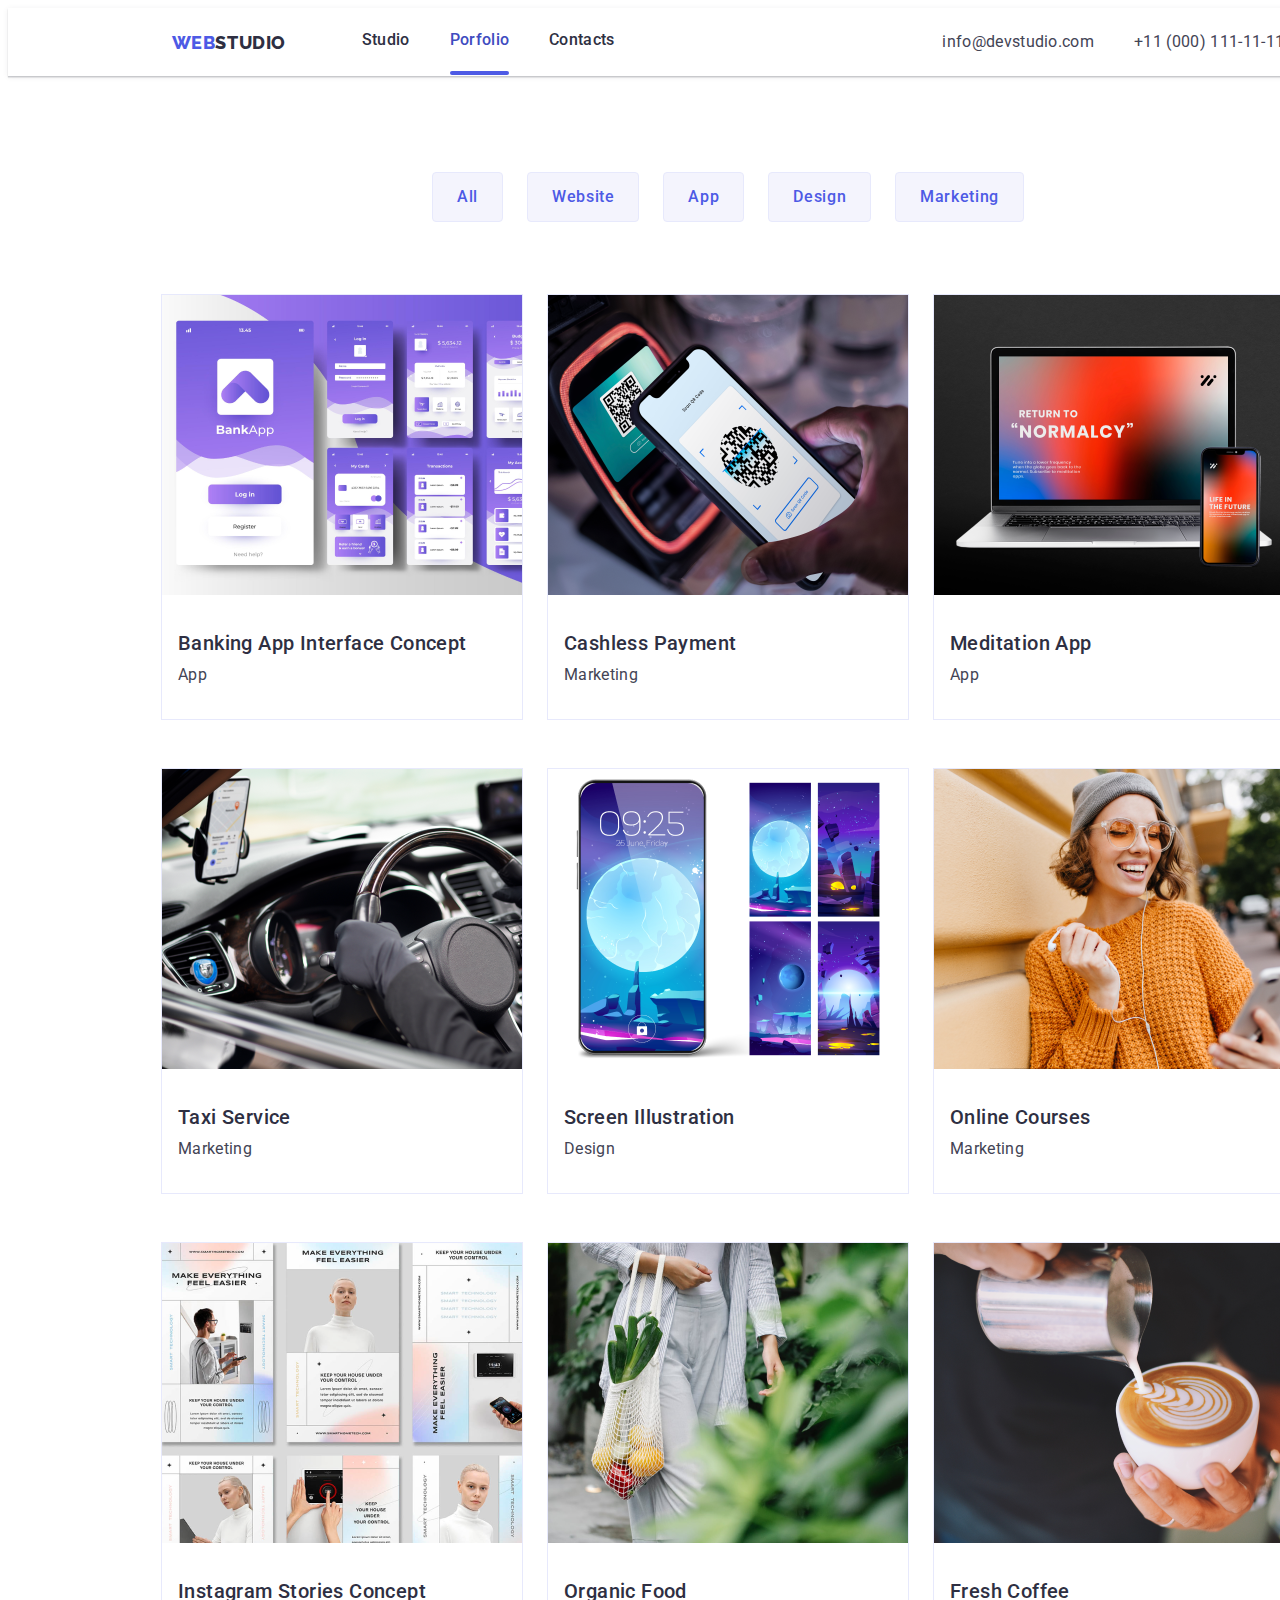
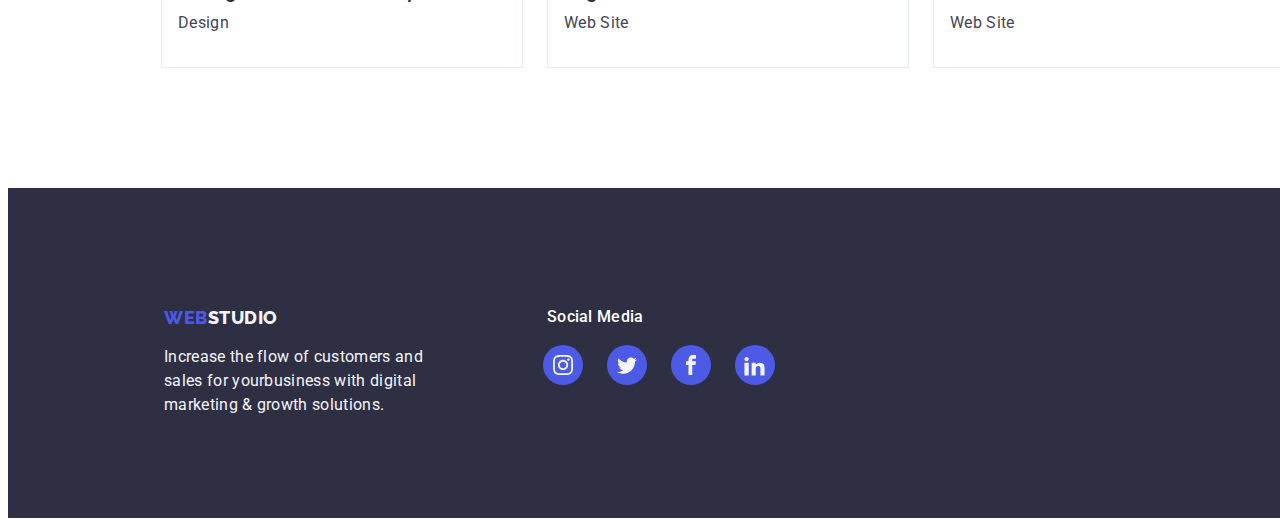
==== porfolio.html @ 45990a50 "Initial commit" ====
<!DOCTYPE html>
<html lang="en">
<head>
    <meta charset="UTF-8">
    <meta name="viewport" content="width=device-width, initial-scale=1.0">
    <title>Porfolio</title>

    <link rel="preconnect" href="https://fonts.googleapis.com">
    <link rel="preconnect" href="https://fonts.gstatic.com" crossorigin>
    <link href="https://fonts.googleapis.com/css2?family=Raleway:wght@800&family=Roboto:wght@400;500;700;900&display=swap" rel="stylesheet">

    <link rel="stylesheet" href="css/styles.css">
</head>
<body>
     <!-- HEADER --> 
    <header>
        <nav class="h-flex header container">
            <div class="h-flex">
                <!-- TOP LOGO -->
                <a href="#" class="top-logo"><span class="logo">WEB</span>STUDIO</a>
                <!-- END OF TOP LOGO -->
                <ul class="list">
                    <li><a class="nav-list nav " href="index.html">Studio</a></li>
                    <li><a class="nav-list nav active" href="porfolio.html">Porfolio</a></li>
                    <li><a class="nav-list nav " href="">Contacts</a></li>
                </ul>
            </div>
            <ul class="list">
                <li>
                    <a class="nav-list contact" href="#">info@devstudio.com</a>
                </li>
                <li>
                    <a class="nav-list contact" href="#">+11 (000) 111-11-11</a>
                </li>
            </ul>
        </nav>
    </header>
    <!-- END OF HEADER -->

    <!-- MAIN -->
    <main>
        <section class="porfolio container">
            <div class="porfolio-btn-list">
                <button>All</button>
                <button>Website</button>
                <button>App</button>
                <button>Design</button>
                <button>Marketing</button>
            </div>
            <div class="container">
                <ul class="list">
                    <li class="project">
                        <div class="project-image">
                            <img src="./images/Project Card 0.png" alt="">
                            <div class="project-image-caption">
                                <p>
                                    14 Stylish and User-Friendly App Design Concepts · Task Manager App · Calorie Tracker App · Exotic Fruit Ecommerce App · Cloud Storage App
                                </p>
                            </div>
                        </div>    
                        <div class="porfolio-text">
                            <h3>Banking App Interface Concept</h3>
                            <p>App</p>
                        </div>
                    </li>
                    <li class="project">
                        <div class="project-image">
                            <img src="./images/Project Card 1.png" alt="">
                            <div class="project-image-caption">
                                <p>
                                    14 Stylish and User-Friendly App Design Concepts · Task Manager App · Calorie Tracker App · Exotic Fruit Ecommerce App · Cloud Storage App
                                </p>
                            </div>
                        </div>
                        <div class="porfolio-text">
                            <h3>Cashless Payment</h3>
                            <p>Marketing</p>
                        </div>
                    </li>
                    <li class="project">
                        <div class="project-image">
                            <img src="./images/Project Card 2.png" alt="">
                            <div class="project-image-caption">
                                <p>
                                    14 Stylish and User-Friendly App Design Concepts · Task Manager App · Calorie Tracker App · Exotic Fruit Ecommerce App · Cloud Storage App
                                </p>
                            </div>
                        </div>
                            <div class="porfolio-text">
                            <h3>Meditation App</h3>
                            <p>App</p>
                        </div>
                    </li>
                    <li class="project">
                        <div class="project-image">
                            <img src="./images/Project Card 3.png" alt="">
                            <div class="project-image-caption">
                                <p>
                                    14 Stylish and User-Friendly App Design Concepts · Task Manager App · Calorie Tracker App · Exotic Fruit Ecommerce App · Cloud Storage App
                                </p>
                            </div>
                        </div>
                            <div class="porfolio-text">
                            <h3>Taxi Service</h3>
                            <p>Marketing</p>
                        </div>
                    </li>
                    <li class="project">
                        <div class="project-image">
                            <img src="./images/Project Card 4.png" alt="">
                            <div class="project-image-caption">
                                <p>
                                    14 Stylish and User-Friendly App Design Concepts · Task Manager App · Calorie Tracker App · Exotic Fruit Ecommerce App · Cloud Storage App
                                </p>
                            </div>
                        </div>
                            <div class="porfolio-text">
                            <h3>Screen Illustration</h3>
                            <p>Design</p>
                        </div>
                    </li>
                    <li class="project">
                        <div class="project-image">
                            <img src="./images/Project Card 5.png" alt="">
                            <div class="project-image-caption">
                                <p>
                                    14 Stylish and User-Friendly App Design Concepts · Task Manager App · Calorie Tracker App · Exotic Fruit Ecommerce App · Cloud Storage App
                                </p>
                            </div>
                        </div>
                            <div class="porfolio-text">
                            <h3>Online Courses</h3>
                            <p>Marketing</p>
                        </div>
                    </li>
                    <li class="project">
                        <div class="project-image">
                            <img src="./images/Project Card 6.png" alt="">
                            <div class="project-image-caption">
                                <p>
                                    14 Stylish and User-Friendly App Design Concepts · Task Manager App · Calorie Tracker App · Exotic Fruit Ecommerce App · Cloud Storage App
                                </p>
                            </div>
                        </div>
                            <div class="porfolio-text">
                            <h3>Instagram Stories Concept</h3>
                            <p>Design</p>
                        </div>
                    </li>
                    <li class="project">
                        <div class="project-image">
                            <img src="./images/Project Card 7.png" alt="">
                            <div class="project-image-caption">
                                <p>
                                    14 Stylish and User-Friendly App Design Concepts · Task Manager App · Calorie Tracker App · Exotic Fruit Ecommerce App · Cloud Storage App
                                </p>
                            </div>
                        </div>
                            <div class="porfolio-text">
                            <h3>Organic Food</h3>
                            <p>Web Site</p>
                        </div>
                    </li>
                    <li class="project">
                        <div class="project-image">
                            <img src="./images/Project Card 8.png" alt="">
                            <div class="project-image-caption">
                                <p>
                                    14 Stylish and User-Friendly App Design Concepts · Task Manager App · Calorie Tracker App · Exotic Fruit Ecommerce App · Cloud Storage App
                                </p>
                            </div>
                        </div>
                            <div class="porfolio-text">
                            <h3>Fresh Coffee</h3>
                            <p>Web Site</p>
                        </div>
                    </li>
                </ul>
            </div>
        </section>
    </main>
    <!-- END OF THE MAIN -->

    <!-- FOOTER -->
    <footer class="footer-bg container">
        <div class="footer">
            <a href="#" class="footer-logo"><span class="logo">WEB</span>STUDIO</a>
            <p class="footer-text">Social Media</p>
        </div>
        <div class="social-icon-footer">
            <p class="logo-text">
            Increase the flow of customers and <br>
            sales for yourbusiness with digital <br>
            marketing & growth solutions.
            </p>
                <div class="footer-icon">
                <a class="team-social-icon" href="#">
                    <svg width="20" height="20">
                    <use href="./images/icons.svg#instagram-2"></use>
                    </svg>
                </a>
                <a class="team-social-icon" href="#">
                    <svg width="20" height="20">
                    <use href="./images/icons.svg#twitter"></use>
                    </svg>
                </a>
                <a class="team-social-icon" href="#">
                    <svg width="20" height="20">
                    <use href="./images/icons.svg#facebook"></use>
                    </svg>
                 </a>
                <a class="team-social-icon" href="#">
                    <svg width="23" height="23">
                    <use href="./images/icons.svg#linkedin2"></use>
                    </svg>
                </a>
                </div>
        </div>
    </footer>
    <!-- END OF FOOTER -->
    
</body>
</html>
---- css/styles.css ----
:root{
    --iris: #4d5ae5;
    --navyblue: #2e2f42;
    --ocean: #404bbf;
    --white: #fff;
    --slate: #434455;
    --cornflower: #e7e9fc;
    --cloud: #f4f4fd;
    --light-slate: #8E8F99;
}   


/* General */
body {
    font-family: "Roboto", sans-serif;
}
.list {
    padding-left: 0;
    list-style: none;
    display: flex;
    justify-content: center;
    margin: 0;
}
.container {
    width: 1440px;
    margin-left: 0px;
}
.section .list {
    gap: 24px;
}


/* BODY */
/* HEADER */
.header {
    justify-content: space-around;
    align-items: center;
    border-bottom: var(--cornflower);
    box-shadow: 0px 1px 6px 0px rgba(46, 47, 66, 0.08), 0px 1px 1px 0px rgba(46, 47, 66, 0.16), 0px 2px 1px 0px rgba(46, 47, 66, 0.08);
}
.h-flex {
    display: flex;
    padding: 10px 0px;
}
.header .h-flex {
    align-items: center;
}
.header .list{
    gap: 40px;
}
        /* Head Logo */
.top-logo {
    color: var(--navyblue);
    font-family: "Raleway";
    font-size: 18px;    
    line-height: 21px;
    font-weight: 800;
    letter-spacing: 0.54px;
    text-transform: uppercase;
    text-decoration: none;
    margin-right: 76px;
}
.logo {
    color: var(--iris);
}
        /* Navbar */
.nav-list {
    text-decoration: none;
}
.nav-list:hover,
.nav-list:focus {
    cursor: pointer;
    color: var(--ocean);
}
.nav {
    color: var(--navyblue);
    font-size: 16px;
    font-weight: 500;
    line-height: 24px;
    letter-spacing: 0.32px;
}
.active {
    color: var(--ocean);
}
.active::after {
    content: " ";
    display: block;
    height: 4px;
    width: 100%;
    border-radius: 2px;
    background-color: var(--iris);
    position: relative;
    top: 19px;
}
.contact {
    color: var(--slate);
    font-size: 16px;
    font-weight: 400;
    line-height: 24px;
    letter-spacing: 0.32px;
}
/* END OF HEADER */


/* MAIN */
        /* Section Hero */
.hero-bg {
    background-size: cover;
    background-image: linear-gradient(to bottom, rgba(0, 0, 0, 0.5), rgba(0, 0, 0, 0.5)), url(../images/hero-bck.jpg);
    color: var(--white);
    padding-top: 188px;
    padding-bottom: 188px;
    text-align: center;
} 

.hero-text {
    font-size: 56px;
    font-weight: 700;
    line-height: 60px;
    letter-spacing: 1.12px;
}
.hero-btn {
    font-family: 'Roboto';
    background-color: var(--iris);
    color: var(--white);
    font-size: 16px;
    font-weight: 500;
    line-height: 24px;
    letter-spacing: 0.64px;
    border-radius: 4px;
    border: none;
    padding: 16px 32px;
}
.hero-btn:hover {
    cursor: pointer;
    background-color: var(--ocean);
}
.modal {
    background-color: rgba(0, 0, 0, 0.5);
    position: fixed;
    top: 0;
    height: 100%;
    display: flex;
    align-items: center;
    justify-content: center;
    transition: opacity 250ms cubic-bezier(0.4, 0, 0.2, 1);
}
.modal-content {
    background-color: var(--white);
    width: 408px;
    height: 584px;
    border-radius: 4px;
}
.is-hidden {
    pointer-events: none;
    opacity: 0;
}
.modal-close-btn {
    border-radius: 100%;
    border: 1px solid rgba(0, 0, 0, 0.1);
    background-color: var(--cornflower);
    width: 24px;
    height: 24px;
    color: var(--slate);
    margin-left: auto;
    display: block;
    transition: fill 250ms cubic-bezier(0.4, 0, 0.2, 1), border 250ms cubic-bezier(0.4, 0, 0.2, 1);
    cursor: pointer;
    display: flex;
    align-items: center;
    justify-content: center;
    margin-right: 24px;
    margin-top: 24px;
}
.modal-close-btn:hover {
    fill: currentColor;
    border: 1px solid currentColor;
}
        /* Section About What-we-do Team */
.section {
   padding-top: 120px;
   padding-bottom: 120px;
}
.what-we-do ul,
.about ul,
.team ul {
    display: flex;
    justify-content: center;
}
.about h3,
.team h3 {
    color: var(--navyblue);
    font-size: 20px;
    font-weight: 500;
    line-height: 24px;
    letter-spacing: 0.4px;
}
        /* Section About */
.about-icon {
    padding: 24px 0px;
    text-align: center;
    background-color: var(--cloud);
}

.about .list {
    padding-left: 156px;
    padding-right: 156px;
    margin-top: 120px;
    gap: 24px;
}

.about h3 {
    margin-top: 8px;
}

        /* Section Team */
.team {
    background: var(--cloud);
}
.list .list-team {
    background: var(--white);
    padding-bottom: 0px;
    border-radius: 4px;
    box-shadow: 0 8px 16px 0 rgba(0, 0, 0, 0.2), 0 6px 20px 0 rgba(0, 0, 0, 0.19);
}
.team-details {
    display: flex;
    flex-direction: column;
    padding: 32px 0px;
    gap: 8px;
    align-items: center;
}
.social-icon {
    display: flex;
    justify-content: space-around;
    gap: 24px;
}
.team-social-icon {
    background-color: var(--iris);
    border-radius: 50%;
    height: 40px;
    width: 40px;
    display: flex;
    justify-content: center;
    align-items: center;
}
.team-social-icon svg {
    fill: var(--cloud);
}
.team-name,
.text {
    margin: 0px;
}
.what-we-do h2,
.team h2,
.customers h2 {
    display: flex;
    justify-content: center;
    padding-bottom: 72px;
    margin: 0;
}
.sec-title {
    color: var(--navyblue);
    font-size: 36px;
    font-weight: 700;
    line-height: 40px;
    letter-spacing: 0.72px;
    text-transform: capitalize;
    align-items: center;
}
.text {
    color: var(--slate);
    font-size: 16px;
    font-weight: 400;
    line-height: 24px;
    letter-spacing: 0.32px;
}
.customers svg {
    fill: var(--light-slate);
    border-radius: 4px;
    border: 1px solid var(--light-slate);
    padding: 16px 32px;
}
/* END OF MAIN */

/* Porfolio Stylist */
.porfolio {
    margin-top: 96px;
    margin-bottom: 120px;
}
.porfolio-btn-list {
    display: flex;
    justify-content: center;
    margin-bottom: 72px;
    gap: 24px;
}

.porfolio button {
    font-family: inherit;
    color: var(--iris);
    font-size: 16px;
    font-weight: 500;
    line-height: 24px;
    letter-spacing: 0.64px;
    padding: 12px 24px;
    border-radius: 4px;
    border: 1px solid var(--cornflower);
    background: var(--cloud);
}

.porfolio button:hover,
.porfolio button:focus {
    cursor: pointer;
    color: var(--white);
    background: var(--ocean);
    box-shadow: 0px 2px 2px 0px rgba(0, 0, 0, 0.12), 0px 2px 1px 0px rgba(0, 0, 0, 0.08), 0px 3px 1px 0px rgba(0, 0, 0, 0.10);
}

.porfolio ul {
    width: 100%;
    flex-wrap: wrap;
    gap: 48px 24px;
}

.porfolio li {
    width: 360px;
    border: 1px solid var(--cornflower);
    background: var(--white);
    /* margin: 48px 24px; */
}

.porfolio li:hover,
.porfolio li:focus {
    cursor: pointer;
    box-shadow: 0px 2px 1px 0px rgba(46, 47, 66, 0.08), 0px 1px 1px 0px rgba(46, 47, 66, 0.16), 0px 1px 6px 0px rgba(46, 47, 66, 0.08);
}

.porfolio li img {
    width: 100%;
}

.porfolio h3 {
    color: var(--navyblue);
    font-size: 20px;
    font-weight: 500;
    line-height: 24px;
    letter-spacing: 0.4px;
    margin-bottom: 8px;
}
.porfolio p {
    color: var(--slate);
    font-size: 16px;
    font-weight: 400;
    line-height: 24px;
    letter-spacing: 0.32px;
    margin-top: 8px;
}
.porfolio-text {
    margin: 32px 0px;
    padding: 0px 16px;
}
.project-image {
    position: relative;
}
.project-image-caption{
    position: absolute;
    background-color: rgba(70, 90, 229, 1);
    color: var(--white);
    width: 100%;
    height: 100%;
    top: 0;
    left: 0;
    opacity: 0;
    transform: translateY(100%);
    transition: transform 250ms cubic-bezier(0.4, 0, 0.2, 1);
}
.project:hover .project-image-caption {
    opacity: 1;
    transform: translateY(0);
}
.project {
    overflow: hidden;
}
.project-image {
    position: relative;
    overflow: hidden;
}
.project-image-caption p {
    color: var(--cloud);
    font-size: 16px;
    font-weight: 400;
    line-height: 24px;
    letter-spacing: 0.32px;
    width: 296px;
    height: 96px;
    padding: 40px 32px 164px;
}
/* FOOTER */
.footer-bg {
    background-color: var(--navyblue);
    padding-top: 101px;
    padding-bottom: 101px;
}
.footer-logo {
    color: var(--cloud);
    font-family: "Raleway";
    font-size: 18px;
    line-height: 21px;
    font-weight: 800;
    letter-spacing: 0.54px;
    text-transform: uppercase;
    text-decoration: none;
    margin-right: 269px;
}
.logo-text {
    color: var(--cloud);
    font-size: 16px;
    font-weight: 400;
    line-height: 24px;
    letter-spacing: 0.32px;
    margin: 0px;
    margin-right: 120px;
}
.footer{
    display: flex;
    align-items: center;
    margin-left: 156px;
}
.footer-text {
    color: var(--white);
    font-size: 16px;
    font-weight: 500;
    line-height: 24px;
    letter-spacing: 0.32px;
}
.social-icon-footer {
    display: flex;
    margin-left: 156px;
}
.footer-icon {
    display: flex;
    gap: 24px;
}
/* END OF FOOTER */
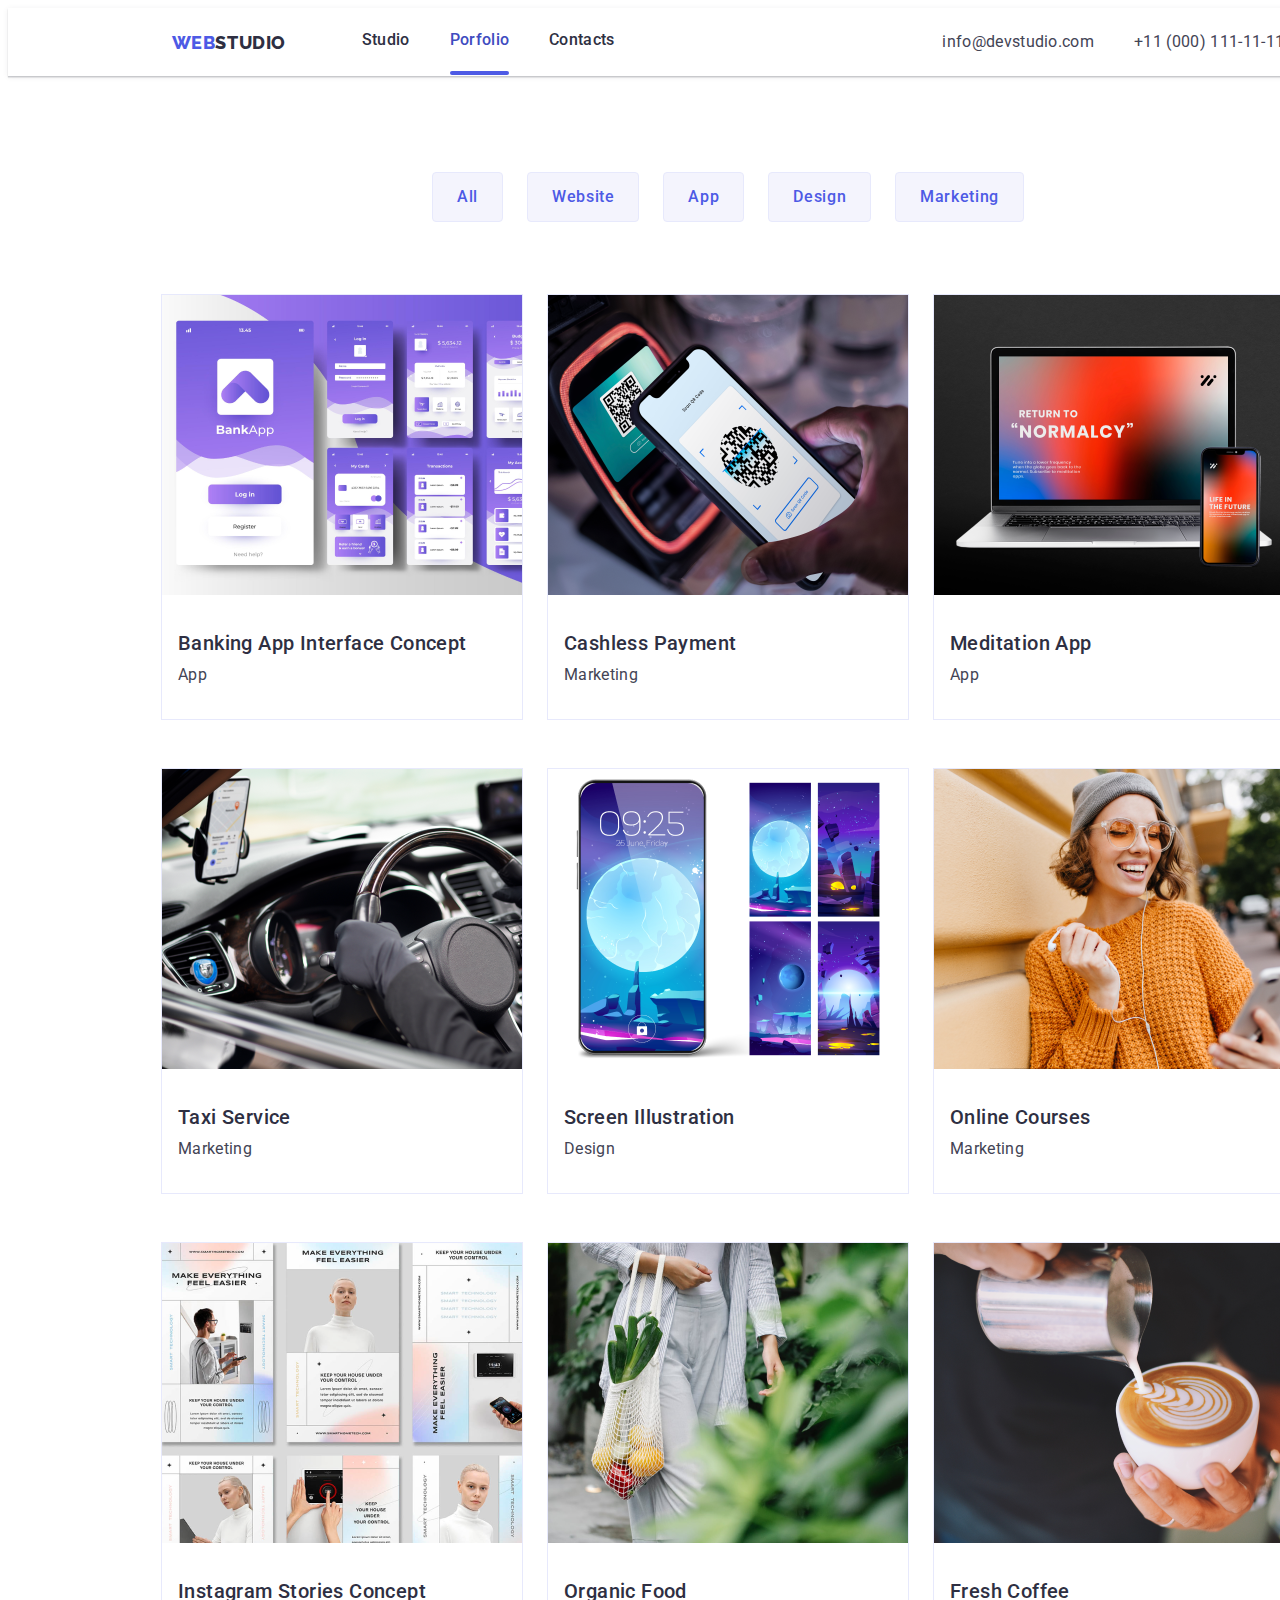
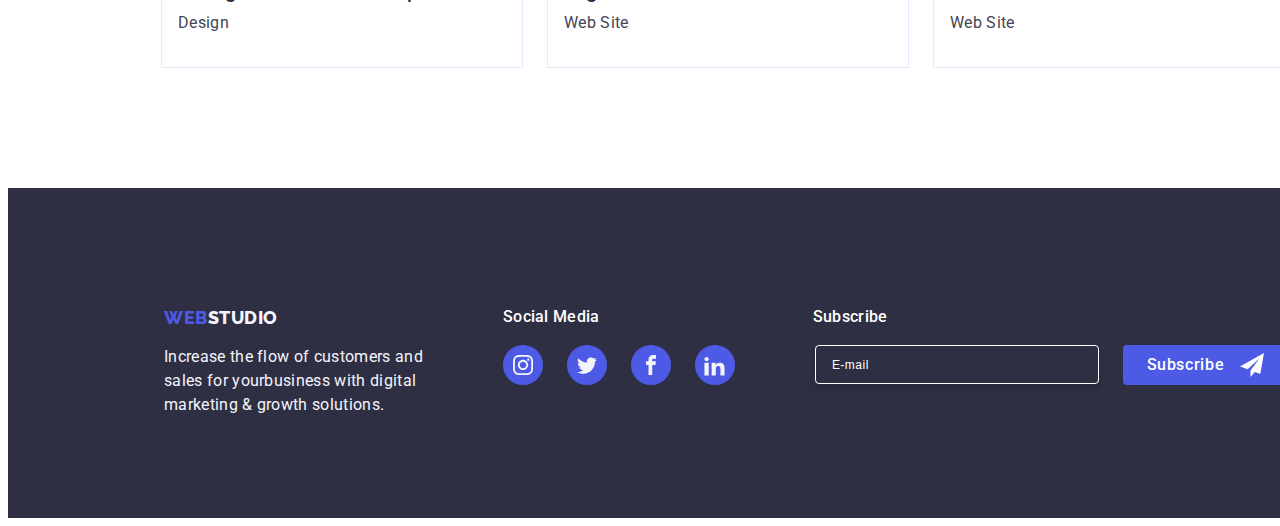
==== commit ad536f29: "HW5 1st Subscribe Footer" ====
--- a/porfolio.html
+++ b/porfolio.html
@@ -185,7 +185,10 @@
     <footer class="footer-bg container">
         <div class="footer">
             <a href="#" class="footer-logo"><span class="logo">WEB</span>STUDIO</a>
-            <p class="footer-text">Social Media</p>
+            <div class="footer-text">    
+                <p>Social Media</p>
+                <p>Subscribe</p>
+            </div>
         </div>
         <div class="social-icon-footer">
             <p class="logo-text">
@@ -215,6 +218,12 @@
                     </svg>
                 </a>
                 </div>
+                <input class="footer-email" type="email" name="email" placeholder="E-mail">
+                <button class="footer-btn" type="button">Subscribe
+                    <svg width="24" height="24">
+                    <use href="./images/icons.svg#send"></use>
+                    </svg>
+                </button>
         </div>
     </footer>
     <!-- END OF FOOTER -->
--- a/css/styles.css
+++ b/css/styles.css
@@ -410,7 +410,7 @@
     letter-spacing: 0.54px;
     text-transform: uppercase;
     text-decoration: none;
-    margin-right: 269px;
+    margin-right: 225px;
 }
 .logo-text {
     color: var(--cloud);
@@ -419,7 +419,7 @@
     line-height: 24px;
     letter-spacing: 0.32px;
     margin: 0px;
-    margin-right: 120px;
+    margin-right: 80px;
 }
 .footer{
     display: flex;
@@ -432,6 +432,11 @@
     font-weight: 500;
     line-height: 24px;
     letter-spacing: 0.32px;
+    display: flex;
+    align-items: center;
+}
+.footer-text p:nth-child(2) {
+    margin-left: 213px;
 }
 .social-icon-footer {
     display: flex;
@@ -441,4 +446,49 @@
     display: flex;
     gap: 24px;
 }
+.footer-email {
+    color: var(--white);
+    background-color: var(--navyblue);
+    width: 264px;
+    height: 35px;
+    border-radius: 4px;
+    border: 1px solid var(--white);
+    box-shadow: 0px 4px 4px 0px rgba(0, 0, 0, 0.15);
+    margin-left: 80px;
+    padding-left: 16px;
+}
+input[type="email"].footer-email::-webkit-input-placeholder {
+    color: var(--white);
+    font-family: inherit;
+    font-size: 12px;
+    font-weight: 400;
+    line-height: 24px;
+    letter-spacing: 0.48px;
+}
+.footer-btn {
+    font-family: inherit;
+    color: var(--white);
+    font-size: 16px;
+    font-weight: 500;
+    line-height: 24px;
+    letter-spacing: 0.64px;
+    background-color: var(--iris);
+    border-radius: 4px;
+    border: none;
+    width: 165px;
+    height: 40px;
+    margin-left: 24px;
+    display: flex;
+    align-items: center;
+    justify-content: center;
+    gap: 16px;
+}
+.footer-btn svg {
+    fill: var(--white);
+}
+.footer-btn:hover {
+    cursor: pointer;
+    background-color: var(--ocean);
+}
+
 /* END OF FOOTER */